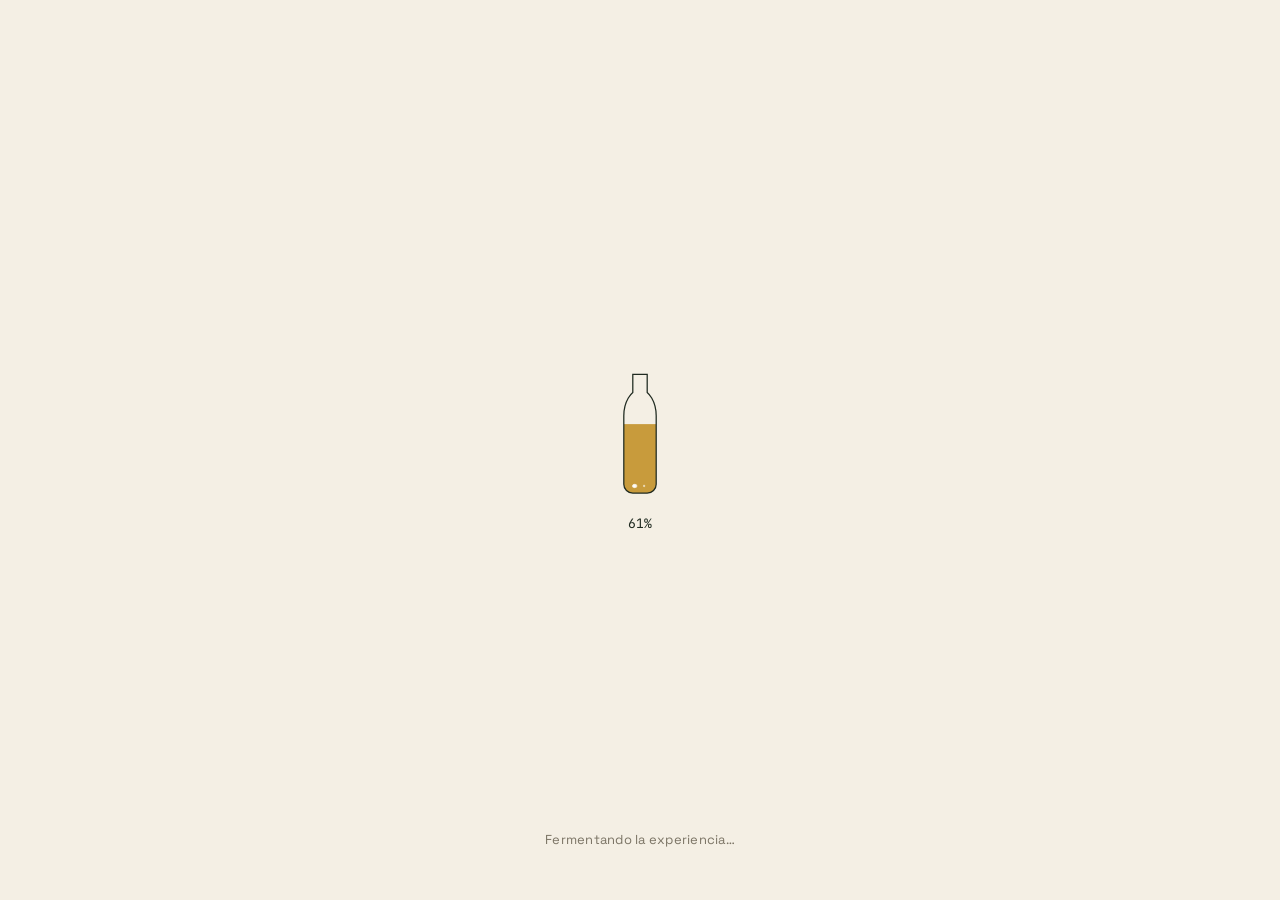
==== index.html @ f535690a "Primer commit" ====
<!DOCTYPE html>
<html lang="es-HN">
<head>
<meta charset="UTF-8">
<meta name="viewport" content="width=device-width, initial-scale=1.0">
<title>Kombucha by Brielas — Kombucha viva, artesanal, hondureña</title>
<meta name="description" content="Kombucha artesanal fermentada a mano en Honduras. Seis sabores con fruta real, sin conservantes. Pedí por WhatsApp.">
<meta property="og:title" content="Kombucha by Brielas">
<meta property="og:description" content="Kombucha viva, fermentada en lotes pequeños. Seis sabores. Pedidos por WhatsApp.">
<meta property="og:image" content="assets/bottle_green_label.jpg">
<link rel="preconnect" href="https://fonts.googleapis.com">
<link rel="preconnect" href="https://fonts.gstatic.com" crossorigin>
<link href="https://fonts.googleapis.com/css2?family=Fraunces:ital,opsz,wght@0,9..144,300;0,9..144,450;0,9..144,600;1,9..144,450&family=Space+Grotesk:wght@400;500;600&family=JetBrains+Mono:wght@400;500&display=swap" rel="stylesheet">
<link rel="stylesheet" href="css/styles.css">
</head>
<body>

<!-- ============ LOADER ============ -->
<div id="loader">
  <svg class="loader-bottle" viewBox="0 0 60 140" fill="none" xmlns="http://www.w3.org/2000/svg">
    <defs><clipPath id="bottleClip"><path d="M22 6H38V26C38 26 48 34 48 52V128C48 133.5 43.5 138 38 138H22C16.5 138 12 133.5 12 128V52C12 34 22 26 22 26V6Z"/></clipPath></defs>
    <g clip-path="url(#bottleClip)">
      <rect id="loaderFill" x="10" y="138" width="40" height="0" fill="#C89B3C"/>
      <g id="loaderBubbles"></g>
    </g>
    <path d="M22 6H38V26C38 26 48 34 48 52V128C48 133.5 43.5 138 38 138H22C16.5 138 12 133.5 12 128V52C12 34 22 26 22 26V6Z" stroke="currentColor" stroke-width="1.4"/>
  </svg>
  <div class="loader-pct" id="loaderPct">0%</div>
  <div class="loader-msg">Fermentando la experiencia…</div>
</div>

<div id="site" hidden>

  <!-- ============ NAV ============ -->
  <header class="nav" id="nav">
    <nav class="nav-left">
      <a href="#proceso">Cómo se hace</a>
      <a href="#sabores">Sabores</a>
      <a href="#historia">Historia</a>
      <a href="#pedir">Cómo pedir</a>
    </nav>
    <a class="nav-logo" href="#top">
      <svg width="18" height="18" viewBox="0 0 24 24" fill="none"><path d="M12 2C12 2 6 7.5 6 13a6 6 0 0012 0c0-5.5-6-11-6-11z" stroke="currentColor" stroke-width="1.3"/></svg>
      <span>Kombucha <em>by</em> Brielas</span>
    </a>
    <div class="nav-right">
      <a class="btn-ghost wa-link" href="#" target="_blank" rel="noopener">Pedir por WhatsApp</a>
    </div>
  </header>

  <!-- ============ HERO ============ -->
  <section class="hero" id="top">
    <div class="hero-text">
      <h1 class="hero-title">
        <span class="line"><span>Donde la fruta</span></span>
        <span class="line"><span>se encuentra</span></span>
        <span class="line"><span>con el tiempo</span></span>
      </h1>
      <p class="hero-copy">Kombucha viva, fermentada a mano en Honduras. Seis sabores hechos con fruta real, té y paciencia — nada artificial.</p>
      <div class="hero-tags">
        <span>Fermentación natural</span><span>Sin conservantes</span><span>Lotes pequeños</span>
      </div>
    </div>

    <div class="hero-stage">
      <div class="hero-glow" id="heroGlow"></div>
      <div class="hero-photos">
        <img src="assets/bottle_green_label.jpg" alt="Botella de Kombucha by Brielas sabor verde" class="hero-photo active">
        <img src="assets/bottle_amber.jpg" alt="Botella de Kombucha by Brielas color ámbar" class="hero-photo">
        <img src="assets/bottle_yellow.jpg" alt="Botella de Kombucha by Brielas color dorado" class="hero-photo">
      </div>
      <div class="hero-fizz" id="heroFizz"></div>
    </div>

    <div class="hero-dropdown-wrap">
      <button class="dropdown-toggle" id="flavorToggle" aria-expanded="false" aria-controls="flavorMenu">
        <span class="dot-cluster"><i></i><i></i><i></i></span>
        <span>Nuestros 6 sabores</span>
        <svg class="chev" width="12" height="8" viewBox="0 0 12 8" fill="none"><path d="M1 1L6 6L11 1" stroke="currentColor" stroke-width="1.6"/></svg>
      </button>
      <ul class="dropdown-menu" id="flavorMenu"></ul>
    </div>

    <p class="hero-scroll">Desliza para explorar</p>
  </section>

  <!-- ============ MARQUEE ============ -->
  <div class="marquee" aria-hidden="true">
    <div class="marquee-track" id="marqueeTrack"></div>
  </div>

  <!-- ============ PROCESO ============ -->
  <section class="process" id="proceso">
    <div class="section-head reveal">
      <span class="eyebrow">El proceso</span>
      <h2>Cómo nace una botella</h2>
      <p class="section-sub">La kombucha no se mezcla: se cultiva. Cada botella pasa por dos fermentaciones y cerca de dos semanas de trabajo antes de llegar a tus manos.</p>
    </div>

    <ol class="steps">
      <li class="step reveal">
        <div class="step-num">01</div>
        <div class="step-body">
          <h3>Té dulce, la base</h3>
          <p>Se prepara té —verde o negro— endulzado con azúcar de caña. El azúcar no es para el sabor final: es el alimento del cultivo, y las bacterias y levaduras se lo van comiendo durante la fermentación.</p>
          <span class="step-meta">Día 1</span>
        </div>
      </li>
      <li class="step reveal">
        <div class="step-num">02</div>
        <div class="step-body">
          <h3>El SCOBY hace lo suyo</h3>
          <p>Al té ya frío se le agrega el SCOBY (el cultivo simbiótico de bacterias y levaduras) junto con kombucha de la tanda anterior. Ahí arranca la primera fermentación: el líquido se vuelve ácido, vivo y ligeramente burbujeante.</p>
          <span class="step-meta">7 a 14 días</span>
        </div>
      </li>
      <li class="step reveal">
        <div class="step-num">03</div>
        <div class="step-body">
          <h3>Fruta real, segunda fermentación</h3>
          <p>Se retira el cultivo y la kombucha se embotella con fruta, raíces o hierbas frescas. Sellada, las levaduras siguen comiendo los azúcares de la fruta y liberan CO₂ que queda atrapado dentro — así nace la efervescencia, sin gas añadido.</p>
          <span class="step-meta">2 a 4 días</span>
        </div>
      </li>
      <li class="step reveal">
        <div class="step-num">04</div>
        <div class="step-body">
          <h3>Frío, prueba y entrega</h3>
          <p>El refrigerador frena la fermentación y fija el punto exacto de acidez y burbuja. Cada tanda se prueba antes de salir. Al llegar a vos, va directo a la refri.</p>
          <span class="step-meta">Hasta tu puerta</span>
        </div>
      </li>
    </ol>
  </section>

  <!-- ============ SABORES ============ -->
  <section class="flavors" id="sabores">
    <div class="section-head reveal">
      <span class="eyebrow">Menú</span>
      <h2>Seis sabores, un mismo cultivo</h2>
      <p class="section-sub">Tocá cualquier sabor para ver ingredientes, perfil de sabor y cómo tomarlo.</p>
    </div>
    <div class="flavor-grid" id="flavorGrid"></div>
  </section>

  <!-- ============ HISTORIA ============ -->
  <section class="story" id="historia">
    <div class="story-grid">
      <div class="story-copy-col reveal">
        <span class="eyebrow">Nuestra historia</span>
        <h2>Hecha en casa,<br>tanda por tanda</h2>
        <p>Kombucha by Brielas nace en una cocina hondureña, entre tandas de té endulzado, cultivos vivos y fruta del mercado del día. No hay línea de producción: hay ollas, botellas, etiquetas pegadas a mano y una prueba de sabor antes de cada entrega.</p>
        <p>Cada tanda es pequeña a propósito. Es la única forma de que la fruta sea de verdad y de que cada botella salga como debe salir.</p>
      </div>
      <div class="story-photos">
        <figure class="story-photo tall reveal"><img src="assets/person_bottle.jpg" alt="Persona sosteniendo una botella de Kombucha by Brielas" loading="lazy"></figure>
        <figure class="story-photo reveal"><img src="assets/green_crate_1.jpg" alt="Botellas de kombucha verde listas para entregar" loading="lazy"></figure>
        <figure class="story-photo reveal"><img src="assets/green_crate_2.jpg" alt="Tanda de botellas de kombucha sobre la mesa" loading="lazy"></figure>
      </div>
    </div>
  </section>

  <!-- ============ GALERÍA ============ -->
  <section class="gallery" aria-label="Galería de botellas">
    <div class="gallery-row" id="galleryRow"></div>
  </section>

  <!-- ============ BENEFICIOS ============ -->
  <section class="benefits" id="beneficios">
    <div class="section-head reveal">
      <span class="eyebrow">Por qué kombucha</span>
      <h2>Lo que hay dentro de la botella</h2>
    </div>
    <div class="benefit-grid">
      <div class="benefit reveal">
        <span class="benefit-num">01</span>
        <h3>Cultivo vivo</h3>
        <p>La fermentación produce bacterias y levaduras vivas junto con ácidos orgánicos y una acidez natural. Por eso sabe a fermento, no a refresco.</p>
      </div>
      <div class="benefit reveal">
        <span class="benefit-num">02</span>
        <h3>Burbuja natural</h3>
        <p>El CO₂ sale de la propia fermentación dentro de la botella sellada. No se le inyecta gas en ningún momento.</p>
      </div>
      <div class="benefit reveal">
        <span class="benefit-num">03</span>
        <h3>Poca azúcar al final</h3>
        <p>El azúcar del té alimenta al cultivo y se va consumiendo mientras fermenta. Lo que queda es una bebida ácida y ligera.</p>
      </div>
      <div class="benefit reveal">
        <span class="benefit-num">04</span>
        <h3>Ingredientes que reconocés</h3>
        <p>Té, azúcar de caña, fruta, raíces y hierbas. Sin colorantes, sin saborizantes artificiales, sin conservantes.</p>
      </div>
    </div>
    <p class="disclaimer">La kombucha es un alimento fermentado, no un medicamento. Si estás embarazada, tomando medicamentos o con alguna condición de salud, consultá con tu médico.</p>
  </section>

  <!-- ============ CÓMO PEDIR ============ -->
  <section class="order" id="pedir">
    <div class="order-inner">
      <span class="eyebrow reveal">Cómo pedir</span>
      <h2 class="reveal">Tres pasos y listo</h2>
      <div class="order-steps">
        <div class="order-step reveal"><span>1</span><p>Elegí tus sabores en el menú.</p></div>
        <div class="order-step reveal"><span>2</span><p>Tocá WhatsApp: el mensaje ya va escrito.</p></div>
        <div class="order-step reveal"><span>3</span><p>Coordinamos entrega y pago por el chat.</p></div>
      </div>
      <a class="btn-solid big wa-link reveal" href="#" target="_blank" rel="noopener">
        <svg width="20" height="20" viewBox="0 0 24 24" fill="currentColor"><path d="M12 2a10 10 0 00-8.6 15l-1.3 4.7 4.9-1.3A10 10 0 1012 2zm5.8 14.2c-.2.7-1.4 1.3-2 1.4-.5.1-1.1.1-1.8-.1-.4-.1-1-.3-1.7-.6-3-1.3-4.9-4.3-5-4.5-.2-.2-1.2-1.6-1.2-3s.7-2.1 1-2.4c.3-.3.6-.4.8-.4h.6c.2 0 .4 0 .7.5l.9 2.2c.1.2.1.4 0 .5l-.4.6-.3.3c-.1.1-.3.3-.1.6.2.3.8 1.3 1.7 2.1 1.1 1 2 1.3 2.3 1.4.3.1.5.1.6 0l.9-1c.2-.2.4-.2.6-.1l2 1c.3.1.4.2.5.3.1.2.1.7-.1 1.5z"/></svg>
        Hacer mi pedido por WhatsApp
      </a>
      <p class="order-note">Entrega coordinada por chat. Mantené las botellas siempre en refrigeración.</p>
    </div>
  </section>

  <!-- ============ FAQ ============ -->
  <section class="faq">
    <div class="section-head reveal"><span class="eyebrow">Preguntas</span><h2>Lo que más nos preguntan</h2></div>
    <div class="faq-list" id="faqList"></div>
  </section>

  <!-- ============ FOOTER ============ -->
  <footer class="footer">
    <div class="footer-top">
      <div class="footer-brand">
        <svg width="20" height="20" viewBox="0 0 24 24" fill="none"><path d="M12 2C12 2 6 7.5 6 13a6 6 0 0012 0c0-5.5-6-11-6-11z" stroke="currentColor" stroke-width="1.3"/></svg>
        <span>Kombucha <em>by</em> Brielas</span>
      </div>
      <a class="btn-solid wa-link" href="#" target="_blank" rel="noopener">Pedir por WhatsApp</a>
    </div>
    <div class="footer-bottom">
      <a href="https://www.instagram.com/brielasbakeryhn/" target="_blank" rel="noopener">@brielasbakeryhn</a>
      <span>Honduras · Lotes pequeños, hechos a mano</span>
    </div>
  </footer>

</div>

<!-- floating whatsapp button -->
<a class="fab wa-link" href="#" target="_blank" rel="noopener" aria-label="Pedir por WhatsApp" hidden id="fab">
  <svg width="26" height="26" viewBox="0 0 24 24" fill="currentColor"><path d="M12 2a10 10 0 00-8.6 15l-1.3 4.7 4.9-1.3A10 10 0 1012 2zm5.8 14.2c-.2.7-1.4 1.3-2 1.4-.5.1-1.1.1-1.8-.1-.4-.1-1-.3-1.7-.6-3-1.3-4.9-4.3-5-4.5-.2-.2-1.2-1.6-1.2-3s.7-2.1 1-2.4c.3-.3.6-.4.8-.4h.6c.2 0 .4 0 .7.5l.9 2.2c.1.2.1.4 0 .5l-.4.6-.3.3c-.1.1-.3.3-.1.6.2.3.8 1.3 1.7 2.1 1.1 1 2 1.3 2.3 1.4.3.1.5.1.6 0l.9-1c.2-.2.4-.2.6-.1l2 1c.3.1.4.2.5.3.1.2.1.7-.1 1.5z"/></svg>
</a>

<!-- ============ FLAVOR DETAIL MODAL ============ -->
<div class="modal" id="modal" hidden>
  <div class="modal-backdrop" data-close></div>
  <div class="modal-card" role="dialog" aria-modal="true" aria-labelledby="modalTitle">
    <button class="modal-close" data-close aria-label="Cerrar">&times;</button>
    <div class="modal-body" id="modalBody"></div>
  </div>
</div>

<script src="js/script.js"></script>
</body>
</html>
---- css/styles.css ----
/* ============ TOKENS ============ */
:root{
  --ink:       #14201A;
  --ink-2:     #1B2A22;
  --cream:     #F4EFE4;
  --cream-2:   #E9E2D2;
  --text:      #1F2A20;
  --text-soft: #5B5646;
  --amber:     #C89B3C;
  --line:      rgba(237,231,214,0.18);
  --line-dark: rgba(31,42,32,0.13);
  --flavor:    #C89B3C;

  --f-display:"Fraunces", Georgia, serif;
  --f-body:   "Space Grotesk", system-ui, sans-serif;
  --f-mono:   "JetBrains Mono", monospace;

  --pad: clamp(20px, 4vw, 64px);
}

*{box-sizing:border-box;}
html{scroll-behavior:smooth;}
body{margin:0;background:var(--cream);color:var(--text);font-family:var(--f-body);-webkit-font-smoothing:antialiased;overflow-x:hidden;}
h1,h2,h3{font-family:var(--f-display);margin:0;font-weight:450;}
p{margin:0;}
ul,ol{list-style:none;margin:0;padding:0;}
a{color:inherit;text-decoration:none;}
img{display:block;max-width:100%;}
button{font-family:inherit;background:none;border:none;cursor:pointer;color:inherit;}
:focus-visible{outline:2px solid var(--amber);outline-offset:3px;}

.eyebrow{font-family:var(--f-mono);font-size:11.5px;letter-spacing:.14em;text-transform:uppercase;color:var(--amber);}
.section-head{max-width:640px;margin-bottom:56px;}
.section-head h2{margin-top:14px;font-size:clamp(28px,4.4vw,50px);line-height:1.05;}
.section-sub{margin-top:18px;font-size:15px;line-height:1.7;color:var(--text-soft);}
.flavors .section-sub,.gallery .section-sub{color:#B0AC9D;}

/* reveal */
.reveal{opacity:0;transform:translateY(26px);transition:opacity .8s cubic-bezier(.2,.7,.3,1),transform .8s cubic-bezier(.2,.7,.3,1);}
.reveal.in{opacity:1;transform:none;}

@media (prefers-reduced-motion: reduce){
  html{scroll-behavior:auto;}
  *,*::before,*::after{animation:none !important;transition-duration:.001ms !important;}
  .reveal{opacity:1;transform:none;}
}

/* ============ LOADER ============ */
#loader{position:fixed;inset:0;background:var(--cream);display:flex;flex-direction:column;align-items:center;justify-content:center;gap:20px;z-index:200;transition:opacity .7s ease;}
#loader.fade{opacity:0;pointer-events:none;}
.loader-bottle{color:var(--text);width:54px;height:auto;}
.loader-pct{font-family:var(--f-mono);font-size:13px;}
.loader-msg{position:absolute;bottom:52px;font-size:13px;color:#7A7364;letter-spacing:.02em;}

@keyframes fizzSm{0%{transform:translateY(0);opacity:0;}15%{opacity:.8;}100%{transform:translateY(-105px);opacity:0;}}

/* ============ NAV ============ */
.nav{position:sticky;top:0;z-index:50;display:flex;align-items:center;justify-content:space-between;
  padding:20px var(--pad);background:rgba(20,32,26,.92);backdrop-filter:blur(10px);color:var(--cream);
  border-bottom:1px solid var(--line);}
.nav-left{display:flex;gap:26px;font-size:13.5px;}
.nav-left a{opacity:.8;transition:opacity .2s;position:relative;}
.nav-left a::after{content:"";position:absolute;left:0;bottom:-4px;width:0;height:1px;background:var(--amber);transition:width .3s;}
.nav-left a:hover{opacity:1;}
.nav-left a:hover::after{width:100%;}
.nav-logo{display:flex;align-items:center;gap:8px;font-family:var(--f-display);font-size:15px;}
.nav-logo em{font-style:italic;opacity:.7;font-size:.85em;}
.btn-ghost{border:1px solid var(--line);padding:9px 18px;border-radius:999px;font-size:13px;transition:background .25s,color .25s;white-space:nowrap;}
.btn-ghost:hover{background:var(--cream);color:var(--ink);}
@media (max-width:820px){.nav-left{display:none;} .nav{justify-content:space-between;}}

/* ============ HERO ============ */
.hero{position:relative;min-height:86svh;background:radial-gradient(120% 100% at 15% 0%,#25382C 0%,var(--ink) 60%);
  color:var(--cream);padding:70px var(--pad) 150px;overflow:hidden;}
.hero-text{position:relative;z-index:3;max-width:640px;}
.hero-title{font-size:clamp(38px,6.6vw,80px);line-height:1;}
.hero-title .line{display:block;overflow:hidden;}
.hero-title .line>span{display:block;transform:translateY(105%);animation:riseIn .95s cubic-bezier(.2,.75,.25,1) forwards;}
.hero-title .line:nth-child(2)>span{animation-delay:.12s;}
.hero-title .line:nth-child(3)>span{animation-delay:.24s;font-style:italic;color:var(--amber);}
@keyframes riseIn{to{transform:translateY(0);}}
.hero-copy{margin-top:26px;max-width:390px;font-size:15px;line-height:1.7;color:#CBC5B4;opacity:0;animation:fadeUp .8s .45s forwards;}
.hero-tags{display:flex;flex-wrap:wrap;gap:8px;margin-top:24px;opacity:0;animation:fadeUp .8s .6s forwards;}
.hero-tags span{font-family:var(--f-mono);font-size:11px;letter-spacing:.06em;padding:6px 12px;border:1px solid var(--line);border-radius:999px;color:#B7B2A2;}
@keyframes fadeUp{from{opacity:0;transform:translateY(14px);}to{opacity:1;transform:none;}}

.hero-stage{position:absolute;right:clamp(16px,8vw,140px);top:14%;width:min(300px,42vw);aspect-ratio:3/4.2;z-index:2;
  opacity:0;animation:fadeUp 1s .35s forwards;}
.hero-glow{position:absolute;inset:-18%;border-radius:50%;background:radial-gradient(circle,var(--flavor) 0%,transparent 68%);
  opacity:.42;filter:blur(42px);transition:background .7s ease;animation:pulse 6s ease-in-out infinite;}
@keyframes pulse{0%,100%{transform:scale(1);}50%{transform:scale(1.09);}}
.hero-photos{position:absolute;inset:0;border-radius:16px;overflow:hidden;box-shadow:0 34px 70px rgba(0,0,0,.5);}
.hero-photo{position:absolute;inset:0;width:100%;height:100%;object-fit:cover;opacity:0;transform:scale(1.09);
  transition:opacity 1.2s ease,transform 7s ease;}
.hero-photo.active{opacity:1;transform:scale(1);}
.hero-fizz{position:absolute;inset:0;pointer-events:none;overflow:hidden;}
.hero-fizz i{position:absolute;bottom:-10px;border-radius:50%;background:rgba(255,255,255,.5);animation:fizz linear infinite;}
@keyframes fizz{0%{transform:translateY(0);opacity:0;}12%{opacity:.75;}100%{transform:translateY(-420px);opacity:0;}}

.hero-dropdown-wrap{position:absolute;left:50%;transform:translateX(-50%);bottom:66px;z-index:5;}
.dropdown-toggle{display:flex;align-items:center;gap:12px;background:var(--cream);color:var(--ink);
  padding:14px 24px;border-radius:999px;font-size:14px;box-shadow:0 16px 36px rgba(0,0,0,.32);transition:transform .25s;}
.dropdown-toggle:hover{transform:translateY(-2px);}
.dot-cluster{display:flex;gap:3px;}
.dot-cluster i{width:7px;height:7px;border-radius:50%;background:var(--amber);}
.dot-cluster i:nth-child(2){background:#A2273A;}
.dot-cluster i:nth-child(3){background:#5C7A3A;}
.dropdown-toggle .chev{transition:transform .3s;}
.dropdown-toggle[aria-expanded="true"] .chev{transform:rotate(180deg);}
.dropdown-menu{position:absolute;bottom:calc(100% + 12px);left:50%;transform:translate(-50%,10px);
  background:var(--cream);color:var(--ink);border-radius:18px;width:300px;overflow:hidden;
  box-shadow:0 24px 60px rgba(0,0,0,.4);opacity:0;visibility:hidden;transition:opacity .25s,transform .25s,visibility .25s;}
.dropdown-menu.open{opacity:1;visibility:visible;transform:translate(-50%,0);}
.dropdown-menu button{display:flex;align-items:center;gap:12px;width:100%;text-align:left;
  padding:13px 18px;font-size:13.5px;border-bottom:1px solid var(--line-dark);transition:background .2s,padding-left .2s;}
.dropdown-menu li:last-child button{border-bottom:none;}
.dropdown-menu button:hover{background:var(--cream-2);padding-left:24px;}
.dot{width:14px;height:14px;border-radius:50%;flex:none;background:var(--dot);}
.hero-scroll{position:absolute;left:var(--pad);bottom:26px;font-size:12px;color:#95907F;z-index:3;}

@media (max-width:900px){
  .hero{padding-bottom:40px;min-height:auto;}
  .hero-stage{position:relative;right:auto;top:auto;margin:40px auto 0;width:200px;}
  .hero-dropdown-wrap{position:static;transform:none;margin:32px auto 0;width:fit-content;}
  .dropdown-menu{position:static;transform:none;width:min(300px,88vw);margin:12px auto 0;display:none;opacity:1;visibility:visible;}
  .dropdown-menu.open{display:block;transform:none;}
  .hero-scroll{display:none;}
}

/* ============ MARQUEE ============ */
.marquee{background:var(--amber);color:var(--ink);overflow:hidden;padding:13px 0;border-top:1px solid rgba(0,0,0,.08);}
.marquee-track{display:flex;width:max-content;animation:scrollX 34s linear infinite;}
.marquee-track span{font-family:var(--f-mono);font-size:12.5px;letter-spacing:.16em;text-transform:uppercase;padding:0 26px;white-space:nowrap;}
@keyframes scrollX{to{transform:translateX(-50%);}}

/* ============ PROCESO ============ */
.process{padding:110px var(--pad);background:var(--cream);}
.steps{display:grid;grid-template-columns:repeat(4,1fr);gap:0;border-top:1px solid var(--line-dark);}
.step{display:flex;flex-direction:column;gap:16px;padding:32px 26px;border-right:1px solid var(--line-dark);position:relative;}
.step:first-child{padding-left:0;}
.step-body{display:flex;flex-direction:column;height:100%;}
.step:last-child{border-right:none;}
.step::before{content:"";position:absolute;top:-1px;left:0;height:2px;width:0;background:var(--amber);transition:width 1s .2s ease;}
.step.in::before{width:100%;}
.step-num{font-family:var(--f-mono);font-size:12px;color:var(--amber);letter-spacing:.1em;}
.step-body h3{font-size:20px;margin-bottom:10px;}
.step-body p{font-size:13.8px;line-height:1.7;color:var(--text-soft);}
.step-meta{align-self:flex-start;margin-top:auto;padding-top:0;font-family:var(--f-mono);font-size:11px;letter-spacing:.08em;
  padding:5px 11px;border:1px solid var(--line-dark);border-radius:999px;color:var(--text-soft);}
@media (max-width:900px){.steps{grid-template-columns:1fr 1fr;} .step{border-bottom:1px solid var(--line-dark);padding-right:20px;}}
@media (max-width:600px){.steps{grid-template-columns:1fr;} .step{border-right:none;}}

/* ============ SABORES ============ */
.flavors{padding:110px var(--pad);background:var(--ink);color:var(--cream);}
.flavor-grid{display:grid;grid-template-columns:repeat(3,1fr);gap:22px;}
.flavor-card{position:relative;background:var(--ink-2);border:1px solid var(--line);border-radius:20px;overflow:hidden;
  text-align:left;display:flex;flex-direction:column;transition:transform .4s cubic-bezier(.2,.7,.3,1),border-color .4s;}
.flavor-card:hover{transform:translateY(-6px);border-color:var(--card-color);}
.flavor-media{position:relative;aspect-ratio:4/3;overflow:hidden;background:#F3EDE0;border-bottom:1px solid var(--line);}
.flavor-media img{width:100%;height:100%;object-fit:contain;transition:transform .8s cubic-bezier(.2,.7,.3,1);}
.flavor-card:hover .flavor-media img{transform:scale(1.07);}
.flavor-num{position:absolute;top:12px;left:12px;z-index:2;font-family:var(--f-mono);font-size:11px;
  background:var(--card-color);padding:4px 10px;border-radius:999px;color:#FFF;}
.flavor-body{padding:22px 22px 24px;display:flex;flex-direction:column;gap:12px;flex:1;}
.flavor-card h3{font-size:21px;line-height:1.2;}
.flavor-tagline{font-size:13.5px;line-height:1.6;color:#B0AC9D;flex:1;}
.chips{display:flex;flex-wrap:wrap;gap:6px;}
.chip{font-family:var(--f-mono);font-size:10.5px;letter-spacing:.05em;padding:4px 9px;border-radius:999px;
  border:1px solid var(--line);color:#C6C2B2;}
.flavor-actions{display:flex;gap:10px;align-items:center;margin-top:6px;}
.flavor-more{font-size:12.5px;font-family:var(--f-mono);color:var(--card-color);display:flex;align-items:center;gap:6px;}
.flavor-more:hover{text-decoration:underline;}
.flavor-order{margin-left:auto;font-size:12.5px;padding:9px 16px;border-radius:999px;
  background:var(--card-color);color:#14201A;font-weight:600;transition:filter .2s,transform .2s;}
.flavor-order:hover{filter:brightness(1.12);transform:translateY(-1px);}
@media (max-width:960px){.flavor-grid{grid-template-columns:repeat(2,1fr);}}
@media (max-width:620px){.flavor-grid{grid-template-columns:1fr;}}

/* meters */
.meters{display:flex;flex-direction:column;gap:9px;}
.meter{display:grid;grid-template-columns:78px 1fr;align-items:center;gap:10px;}
.meter span{font-family:var(--f-mono);font-size:10.5px;letter-spacing:.06em;color:#9E9A8B;}
.meter-bar{display:flex;gap:4px;}
.meter-bar i{height:5px;flex:1;border-radius:3px;background:rgba(237,231,214,.14);}
.meter-bar i.on{background:var(--card-color);}

/* ============ HISTORIA ============ */
.story{padding:110px var(--pad);background:var(--cream);}
.story-grid{display:grid;grid-template-columns:1fr 1.05fr;gap:60px;align-items:center;}
.story-copy-col h2{margin:16px 0 24px;font-size:clamp(30px,4.4vw,48px);line-height:1.05;}
.story-copy-col p{font-size:15px;line-height:1.75;color:var(--text-soft);margin-bottom:16px;max-width:480px;}
.story-photos{display:grid;grid-template-columns:1fr 1fr;grid-template-rows:auto auto;gap:14px;}
.story-photo{margin:0;overflow:hidden;border-radius:14px;}
.story-photo.tall{grid-row:span 2;}
.story-photo img{width:100%;height:100%;object-fit:cover;object-position:50% 35%;transition:transform .9s cubic-bezier(.2,.7,.3,1);}
.story-photo:hover img{transform:scale(1.06);}
.story-photo.tall img{min-height:340px;}
@media (max-width:880px){.story-grid{grid-template-columns:1fr;gap:36px;} .story-photo.tall img{min-height:260px;}}

/* ============ GALERÍA ============ */
.gallery{background:var(--ink);padding:0 0 6px;overflow:hidden;}
.gallery-row{display:flex;width:max-content;gap:12px;padding:12px 0;animation:scrollX 46s linear infinite;}
.gallery-row:hover{animation-play-state:paused;}
.gallery-row img{height:200px;width:auto;border-radius:12px;object-fit:cover;filter:saturate(1.02);}
@media (max-width:600px){.gallery-row img{height:140px;}}

/* ============ BENEFICIOS ============ */
.benefits{padding:110px var(--pad) 90px;background:var(--cream);}
.benefit-grid{display:grid;grid-template-columns:repeat(4,1fr);gap:1px;background:var(--line-dark);border:1px solid var(--line-dark);}
.benefit{background:var(--cream);padding:30px 26px 34px;transition:background .3s;}
.benefit:hover{background:var(--cream-2);}
.benefit-num{font-family:var(--f-mono);font-size:11px;color:var(--amber);letter-spacing:.1em;}
.benefit h3{font-size:18px;margin:12px 0 10px;}
.benefit p{font-size:13.5px;line-height:1.7;color:var(--text-soft);}
.disclaimer{margin-top:30px;font-size:12px;line-height:1.6;color:#8B8677;max-width:640px;font-style:italic;}
@media (max-width:900px){.benefit-grid{grid-template-columns:1fr 1fr;}}
@media (max-width:560px){.benefit-grid{grid-template-columns:1fr;}}

/* ============ PEDIR ============ */
.order{background:var(--ink);color:var(--cream);padding:110px var(--pad);position:relative;overflow:hidden;}
.order::before{content:"";position:absolute;width:520px;height:520px;border-radius:50%;
  background:radial-gradient(circle,var(--amber),transparent 66%);opacity:.16;filter:blur(50px);
  top:-160px;right:-120px;animation:pulse 9s ease-in-out infinite;}
.order-inner{position:relative;z-index:2;max-width:760px;}
.order h2{margin:14px 0 40px;font-size:clamp(30px,5vw,52px);}
.order-steps{display:grid;grid-template-columns:repeat(3,1fr);gap:22px;margin-bottom:44px;}
.order-step{display:flex;gap:14px;align-items:flex-start;}
.order-step span{flex:none;width:30px;height:30px;border-radius:50%;border:1px solid var(--amber);color:var(--amber);
  display:grid;place-items:center;font-family:var(--f-mono);font-size:12px;}
.order-step p{font-size:14px;line-height:1.6;color:#BEB9A9;}
.btn-solid{display:inline-flex;align-items:center;gap:10px;background:var(--amber);color:var(--ink);
  padding:14px 26px;border-radius:999px;font-size:14px;font-weight:600;transition:filter .2s,transform .2s;}
.btn-solid:hover{filter:brightness(1.1);transform:translateY(-2px);}
.btn-solid.big{padding:18px 34px;font-size:15.5px;}
.order-note{margin-top:20px;font-size:12.5px;color:#8F8B7C;}
@media (max-width:700px){.order-steps{grid-template-columns:1fr;}}

/* ============ FAQ ============ */
.faq{padding:100px var(--pad);background:var(--cream);}
.faq-list{border-top:1px solid var(--line-dark);max-width:820px;}
.faq-item{border-bottom:1px solid var(--line-dark);}
.faq-q{width:100%;display:flex;justify-content:space-between;align-items:center;gap:20px;
  padding:22px 0;font-size:16px;text-align:left;font-family:var(--f-display);transition:color .2s;}
.faq-q:hover{color:var(--amber);}
.faq-q i{font-family:var(--f-mono);font-style:normal;font-size:20px;transition:transform .3s;flex:none;}
.faq-item.open .faq-q i{transform:rotate(45deg);}
.faq-a{max-height:0;overflow:hidden;transition:max-height .4s ease;}
.faq-a p{padding:0 0 22px;font-size:14px;line-height:1.75;color:var(--text-soft);max-width:640px;}

/* ============ FOOTER ============ */
.footer{background:var(--ink);color:var(--cream);padding:56px var(--pad) 30px;}
.footer-top{display:flex;align-items:center;justify-content:space-between;flex-wrap:wrap;gap:22px;
  padding-bottom:38px;border-bottom:1px solid var(--line);}
.footer-brand{display:flex;align-items:center;gap:8px;font-family:var(--f-display);font-size:17px;}
.footer-brand em{font-style:italic;opacity:.7;font-size:.85em;}
.footer-bottom{display:flex;justify-content:space-between;flex-wrap:wrap;gap:10px;padding-top:20px;font-size:12.5px;color:#95907F;}
.footer-bottom a:hover{color:var(--amber);}

/* ============ FAB ============ */
.fab{position:fixed;right:20px;bottom:20px;z-index:60;width:56px;height:56px;border-radius:50%;
  background:#25D366;color:#fff;display:grid;place-items:center;box-shadow:0 12px 30px rgba(0,0,0,.3);
  opacity:0;pointer-events:none;transform:scale(.7);
  transition:opacity .35s ease,transform .35s cubic-bezier(.2,.75,.25,1);}
.fab.show{opacity:1;pointer-events:auto;transform:scale(1);}
.fab.show:hover{transform:scale(1.08);}

/* ============ MODAL ============ */
.modal{position:fixed;inset:0;z-index:120;display:grid;place-items:center;padding:20px;}
.modal[hidden]{display:none;}
.modal-backdrop{position:absolute;inset:0;background:rgba(10,16,13,.72);backdrop-filter:blur(4px);animation:fade .3s;}
@keyframes fade{from{opacity:0;}to{opacity:1;}}
.modal-card{position:relative;background:var(--cream);color:var(--text);border-radius:22px;
  width:min(620px,100%);max-height:88svh;overflow-y:auto;box-shadow:0 40px 90px rgba(0,0,0,.45);
  animation:modalIn .4s cubic-bezier(.2,.75,.25,1);}
@keyframes modalIn{from{opacity:0;transform:translateY(28px) scale(.97);}to{opacity:1;transform:none;}}
.modal-close{position:absolute;top:12px;right:16px;z-index:3;font-size:30px;line-height:1;color:var(--cream);
  width:38px;height:38px;border-radius:50%;background:rgba(20,32,26,.5);}
.modal-hero{position:relative;height:190px;overflow:hidden;}
.modal-hero{background:#F3EDE0;}
.modal-hero img{width:100%;height:100%;object-fit:contain;}
.modal-hero::after{content:"";position:absolute;inset:0;background:linear-gradient(to top,var(--cream),transparent 60%);}
.modal-content{padding:4px 30px 32px;}
.modal-content h2{font-size:30px;line-height:1.1;}
.modal-kicker{font-family:var(--f-mono);font-size:11px;letter-spacing:.12em;text-transform:uppercase;color:var(--m-color);}
.modal-desc{margin:16px 0 24px;font-size:14.5px;line-height:1.75;color:var(--text-soft);}
.modal-block{margin-bottom:22px;}
.modal-block h4{font-family:var(--f-mono);font-size:11px;letter-spacing:.12em;text-transform:uppercase;
  color:#8B8677;margin:0 0 10px;font-weight:500;}
.modal-block p{font-size:14px;line-height:1.7;color:var(--text-soft);}
.ing-list{display:flex;flex-wrap:wrap;gap:7px;}
.ing-list span{font-size:12.5px;padding:6px 12px;border-radius:999px;background:var(--cream-2);color:var(--text);}
.modal .meters{gap:10px;}
.modal .meter span{color:#8B8677;}
.modal .meter-bar i{background:rgba(31,42,32,.12);height:6px;}
.modal .meter-bar i.on{background:var(--m-color);}
.modal-cta{display:inline-flex;align-items:center;gap:9px;background:var(--m-color);color:#14201A;
  padding:14px 24px;border-radius:999px;font-size:14px;font-weight:600;margin-top:6px;transition:filter .2s;}
.modal-cta:hover{filter:brightness(1.1);}
@media (max-width:560px){.modal-content{padding:4px 20px 26px;} .modal-hero{height:150px;}}
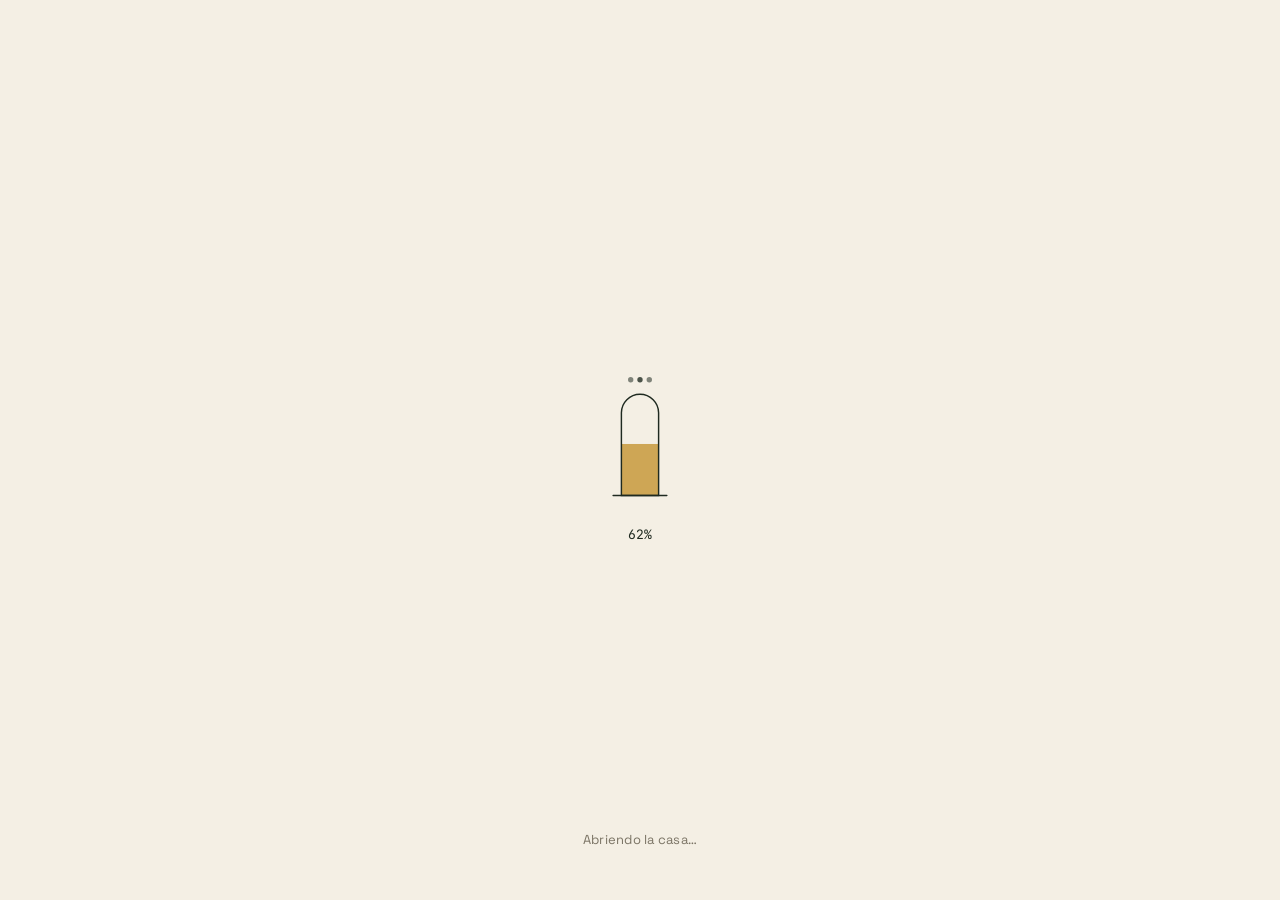
==== commit c6748031: "Casa Brielas: dos marcas con la misma jerarquia, catalogo y buscador Reestructura el sitio de una so" ====
--- a/index.html
+++ b/index.html
@@ -1,84 +1,90 @@
 <!DOCTYPE html>
-<html lang="es-HN">
+<html lang="es-HN" class="no-js">
 <head>
+<script>document.documentElement.className="js";</script>
 <meta charset="UTF-8">
 <meta name="viewport" content="width=device-width, initial-scale=1.0">
-<title>Kombucha by Brielas — Kombucha viva, artesanal, hondureña</title>
-<meta name="description" content="Kombucha artesanal fermentada a mano en Honduras. Seis sabores con fruta real, sin conservantes. Pedí por WhatsApp.">
-<meta property="og:title" content="Kombucha by Brielas">
-<meta property="og:description" content="Kombucha viva, fermentada en lotes pequeños. Seis sabores. Pedidos por WhatsApp.">
+<title>Casa Brielas — Kombucha viva y repostería artesanal</title>
+<meta name="description" content="Casa Brielas: kombucha artesanal fermentada a mano y repostería horneada por encargo en Honduras. Dos oficios, una misma cocina. Pedidos por WhatsApp.">
+<meta property="og:title" content="Casa Brielas — Kombucha by Brielas & Brielas Bakery">
+<meta property="og:description" content="Kombucha viva fermentada en lotes pequeños y repostería artesanal por encargo. Pedidos por WhatsApp.">
 <meta property="og:image" content="assets/bottle_green_label.jpg">
 <link rel="preconnect" href="https://fonts.googleapis.com">
 <link rel="preconnect" href="https://fonts.gstatic.com" crossorigin>
 <link href="https://fonts.googleapis.com/css2?family=Fraunces:ital,opsz,wght@0,9..144,300;0,9..144,450;0,9..144,600;1,9..144,450&family=Space+Grotesk:wght@400;500;600&family=JetBrains+Mono:wght@400;500&display=swap" rel="stylesheet">
-<link rel="stylesheet" href="css/styles.css">
+<!-- Al editar el catálogo, subí el número de v= para que los visitantes vean el cambio al instante -->
+<link rel="stylesheet" href="css/styles.css?v=3">
 </head>
-<body>
+<body data-world="kombucha">
+
+<!-- ============ RESPALDO: sin JavaScript o si algo falla ============ -->
+<div id="fallback" hidden>
+  <div class="fb-card">
+    <span class="fb-house">Casa Brielas</span>
+    <h1>Kombucha viva y repostería artesanal</h1>
+    <p>Kombucha fermentada a mano y pasteles horneados por encargo, en Honduras.
+       Los pedidos se hacen directo por WhatsApp.</p>
+    <a class="fb-cta" href="https://wa.me/50489590153" target="_blank" rel="noopener">
+      Pedir por WhatsApp · +504 8959-0153
+    </a>
+    <a class="fb-link" href="https://www.instagram.com/brielasbakeryhn/" target="_blank" rel="noopener">@brielasbakeryhn</a>
+    <p class="fb-note">Para ver el catálogo completo activá JavaScript en tu navegador.</p>
+  </div>
+</div>
 
 <!-- ============ LOADER ============ -->
 <div id="loader">
-  <svg class="loader-bottle" viewBox="0 0 60 140" fill="none" xmlns="http://www.w3.org/2000/svg">
-    <defs><clipPath id="bottleClip"><path d="M22 6H38V26C38 26 48 34 48 52V128C48 133.5 43.5 138 38 138H22C16.5 138 12 133.5 12 128V52C12 34 22 26 22 26V6Z"/></clipPath></defs>
-    <g clip-path="url(#bottleClip)">
-      <rect id="loaderFill" x="10" y="138" width="40" height="0" fill="#C89B3C"/>
-      <g id="loaderBubbles"></g>
-    </g>
-    <path d="M22 6H38V26C38 26 48 34 48 52V128C48 133.5 43.5 138 38 138H22C16.5 138 12 133.5 12 128V52C12 34 22 26 22 26V6Z" stroke="currentColor" stroke-width="1.4"/>
-  </svg>
+  <div id="loaderArt"></div>
   <div class="loader-pct" id="loaderPct">0%</div>
-  <div class="loader-msg">Fermentando la experiencia…</div>
-</div>
-
+  <div class="loader-msg" id="loaderMsg">Abriendo la casa…</div>
+</div>
+
+<!-- ============ PORTAL: LAS DOS MARCAS ============ -->
+<div id="portal" hidden>
+  <header class="portal-head">
+    <span class="portal-house">Casa Brielas</span>
+    <p class="portal-lead">Dos oficios, una misma cocina en Honduras.<br>Elegí por dónde querés entrar.</p>
+  </header>
+  <div class="portal-doors" id="portalDoors"></div>
+  <p class="portal-foot">Ambas se piden por el mismo WhatsApp · +504 8959-0153</p>
+</div>
+
+<!-- ============ SITIO ============ -->
 <div id="site" hidden>
 
   <!-- ============ NAV ============ -->
   <header class="nav" id="nav">
-    <nav class="nav-left">
-      <a href="#proceso">Cómo se hace</a>
-      <a href="#sabores">Sabores</a>
-      <a href="#historia">Historia</a>
-      <a href="#pedir">Cómo pedir</a>
-    </nav>
-    <a class="nav-logo" href="#top">
-      <svg width="18" height="18" viewBox="0 0 24 24" fill="none"><path d="M12 2C12 2 6 7.5 6 13a6 6 0 0012 0c0-5.5-6-11-6-11z" stroke="currentColor" stroke-width="1.3"/></svg>
-      <span>Kombucha <em>by</em> Brielas</span>
-    </a>
+    <button class="nav-burger" id="navBurger" aria-expanded="false" aria-controls="navLinks" aria-label="Abrir menú">
+      <span></span><span></span><span></span>
+    </button>
+    <nav class="nav-left" id="navLinks"></nav>
+    <a class="nav-logo" href="#top" id="navMark"></a>
     <div class="nav-right">
-      <a class="btn-ghost wa-link" href="#" target="_blank" rel="noopener">Pedir por WhatsApp</a>
+      <div class="world-switch" id="worldSwitch" role="group" aria-label="Cambiar de marca"></div>
+      <a class="btn-ghost wa-link" href="#" target="_blank" rel="noopener">Pedir</a>
     </div>
   </header>
 
   <!-- ============ HERO ============ -->
   <section class="hero" id="top">
     <div class="hero-text">
-      <h1 class="hero-title">
-        <span class="line"><span>Donde la fruta</span></span>
-        <span class="line"><span>se encuentra</span></span>
-        <span class="line"><span>con el tiempo</span></span>
-      </h1>
-      <p class="hero-copy">Kombucha viva, fermentada a mano en Honduras. Seis sabores hechos con fruta real, té y paciencia — nada artificial.</p>
-      <div class="hero-tags">
-        <span>Fermentación natural</span><span>Sin conservantes</span><span>Lotes pequeños</span>
-      </div>
+      <h1 class="hero-title" id="heroTitle"></h1>
+      <p class="hero-copy" id="heroCopy"></p>
+      <div class="hero-tags" id="heroTags"></div>
     </div>
 
     <div class="hero-stage">
       <div class="hero-glow" id="heroGlow"></div>
-      <div class="hero-photos">
-        <img src="assets/bottle_green_label.jpg" alt="Botella de Kombucha by Brielas sabor verde" class="hero-photo active">
-        <img src="assets/bottle_amber.jpg" alt="Botella de Kombucha by Brielas color ámbar" class="hero-photo">
-        <img src="assets/bottle_yellow.jpg" alt="Botella de Kombucha by Brielas color dorado" class="hero-photo">
-      </div>
+      <div class="hero-photos" id="heroPhotos"></div>
       <div class="hero-fizz" id="heroFizz"></div>
     </div>
 
     <div class="hero-dropdown-wrap">
-      <button class="dropdown-toggle" id="flavorToggle" aria-expanded="false" aria-controls="flavorMenu">
+      <a class="dropdown-toggle" id="itemToggle" href="#catalogo">
         <span class="dot-cluster"><i></i><i></i><i></i></span>
-        <span>Nuestros 6 sabores</span>
-        <svg class="chev" width="12" height="8" viewBox="0 0 12 8" fill="none"><path d="M1 1L6 6L11 1" stroke="currentColor" stroke-width="1.6"/></svg>
-      </button>
-      <ul class="dropdown-menu" id="flavorMenu"></ul>
+        <span id="menuLabel"></span>
+        <svg class="chev" width="14" height="14" viewBox="0 0 24 24" fill="none"><path d="M12 5v14M6 13l6 6 6-6" stroke="currentColor" stroke-width="1.8" stroke-linecap="round" stroke-linejoin="round"/></svg>
+      </a>
     </div>
 
     <p class="hero-scroll">Desliza para explorar</p>
@@ -91,126 +97,61 @@
 
   <!-- ============ PROCESO ============ -->
   <section class="process" id="proceso">
-    <div class="section-head reveal">
-      <span class="eyebrow">El proceso</span>
-      <h2>Cómo nace una botella</h2>
-      <p class="section-sub">La kombucha no se mezcla: se cultiva. Cada botella pasa por dos fermentaciones y cerca de dos semanas de trabajo antes de llegar a tus manos.</p>
-    </div>
-
-    <ol class="steps">
-      <li class="step reveal">
-        <div class="step-num">01</div>
-        <div class="step-body">
-          <h3>Té dulce, la base</h3>
-          <p>Se prepara té —verde o negro— endulzado con azúcar de caña. El azúcar no es para el sabor final: es el alimento del cultivo, y las bacterias y levaduras se lo van comiendo durante la fermentación.</p>
-          <span class="step-meta">Día 1</span>
-        </div>
-      </li>
-      <li class="step reveal">
-        <div class="step-num">02</div>
-        <div class="step-body">
-          <h3>El SCOBY hace lo suyo</h3>
-          <p>Al té ya frío se le agrega el SCOBY (el cultivo simbiótico de bacterias y levaduras) junto con kombucha de la tanda anterior. Ahí arranca la primera fermentación: el líquido se vuelve ácido, vivo y ligeramente burbujeante.</p>
-          <span class="step-meta">7 a 14 días</span>
-        </div>
-      </li>
-      <li class="step reveal">
-        <div class="step-num">03</div>
-        <div class="step-body">
-          <h3>Fruta real, segunda fermentación</h3>
-          <p>Se retira el cultivo y la kombucha se embotella con fruta, raíces o hierbas frescas. Sellada, las levaduras siguen comiendo los azúcares de la fruta y liberan CO₂ que queda atrapado dentro — así nace la efervescencia, sin gas añadido.</p>
-          <span class="step-meta">2 a 4 días</span>
-        </div>
-      </li>
-      <li class="step reveal">
-        <div class="step-num">04</div>
-        <div class="step-body">
-          <h3>Frío, prueba y entrega</h3>
-          <p>El refrigerador frena la fermentación y fija el punto exacto de acidez y burbuja. Cada tanda se prueba antes de salir. Al llegar a vos, va directo a la refri.</p>
-          <span class="step-meta">Hasta tu puerta</span>
-        </div>
-      </li>
-    </ol>
-  </section>
-
-  <!-- ============ SABORES ============ -->
-  <section class="flavors" id="sabores">
-    <div class="section-head reveal">
-      <span class="eyebrow">Menú</span>
-      <h2>Seis sabores, un mismo cultivo</h2>
-      <p class="section-sub">Tocá cualquier sabor para ver ingredientes, perfil de sabor y cómo tomarlo.</p>
-    </div>
-    <div class="flavor-grid" id="flavorGrid"></div>
+    <div class="section-head reveal" id="processHead"></div>
+    <ol class="steps" id="processSteps"></ol>
+  </section>
+
+  <!-- ============ CATÁLOGO ============ -->
+  <section class="flavors" id="catalogo">
+    <div class="section-head reveal" id="catalogHead"></div>
+    <div class="cat-bar">
+      <div class="cat-search">
+        <svg width="15" height="15" viewBox="0 0 24 24" fill="none" aria-hidden="true">
+          <circle cx="11" cy="11" r="7" stroke="currentColor" stroke-width="1.8"/>
+          <path d="M16.5 16.5L21 21" stroke="currentColor" stroke-width="1.8" stroke-linecap="round"/>
+        </svg>
+        <input id="catalogSearch" type="search" autocomplete="off" spellcheck="false"
+               aria-label="Buscar en el catálogo" placeholder="Buscar…">
+        <button id="catalogClear" type="button" aria-label="Limpiar búsqueda" hidden>&times;</button>
+      </div>
+      <div class="cat-filters" id="catalogFilters" role="group" aria-label="Filtrar por categoría" hidden></div>
+    </div>
+    <p class="cat-count" id="catalogCount" hidden></p>
+    <div class="flavor-grid" id="catalogGrid"></div>
+    <p class="cat-empty" id="catalogEmpty" hidden></p>
   </section>
 
   <!-- ============ HISTORIA ============ -->
   <section class="story" id="historia">
     <div class="story-grid">
-      <div class="story-copy-col reveal">
-        <span class="eyebrow">Nuestra historia</span>
-        <h2>Hecha en casa,<br>tanda por tanda</h2>
-        <p>Kombucha by Brielas nace en una cocina hondureña, entre tandas de té endulzado, cultivos vivos y fruta del mercado del día. No hay línea de producción: hay ollas, botellas, etiquetas pegadas a mano y una prueba de sabor antes de cada entrega.</p>
-        <p>Cada tanda es pequeña a propósito. Es la única forma de que la fruta sea de verdad y de que cada botella salga como debe salir.</p>
-      </div>
-      <div class="story-photos">
-        <figure class="story-photo tall reveal"><img src="assets/person_bottle.jpg" alt="Persona sosteniendo una botella de Kombucha by Brielas" loading="lazy"></figure>
-        <figure class="story-photo reveal"><img src="assets/green_crate_1.jpg" alt="Botellas de kombucha verde listas para entregar" loading="lazy"></figure>
-        <figure class="story-photo reveal"><img src="assets/green_crate_2.jpg" alt="Tanda de botellas de kombucha sobre la mesa" loading="lazy"></figure>
-      </div>
+      <div class="story-copy-col reveal" id="storyCopy"></div>
+      <div class="story-photos" id="storyPhotos"></div>
     </div>
   </section>
 
   <!-- ============ GALERÍA ============ -->
-  <section class="gallery" aria-label="Galería de botellas">
+  <section class="gallery" aria-label="Galería">
     <div class="gallery-row" id="galleryRow"></div>
   </section>
 
-  <!-- ============ BENEFICIOS ============ -->
-  <section class="benefits" id="beneficios">
-    <div class="section-head reveal">
-      <span class="eyebrow">Por qué kombucha</span>
-      <h2>Lo que hay dentro de la botella</h2>
-    </div>
-    <div class="benefit-grid">
-      <div class="benefit reveal">
-        <span class="benefit-num">01</span>
-        <h3>Cultivo vivo</h3>
-        <p>La fermentación produce bacterias y levaduras vivas junto con ácidos orgánicos y una acidez natural. Por eso sabe a fermento, no a refresco.</p>
-      </div>
-      <div class="benefit reveal">
-        <span class="benefit-num">02</span>
-        <h3>Burbuja natural</h3>
-        <p>El CO₂ sale de la propia fermentación dentro de la botella sellada. No se le inyecta gas en ningún momento.</p>
-      </div>
-      <div class="benefit reveal">
-        <span class="benefit-num">03</span>
-        <h3>Poca azúcar al final</h3>
-        <p>El azúcar del té alimenta al cultivo y se va consumiendo mientras fermenta. Lo que queda es una bebida ácida y ligera.</p>
-      </div>
-      <div class="benefit reveal">
-        <span class="benefit-num">04</span>
-        <h3>Ingredientes que reconocés</h3>
-        <p>Té, azúcar de caña, fruta, raíces y hierbas. Sin colorantes, sin saborizantes artificiales, sin conservantes.</p>
-      </div>
-    </div>
-    <p class="disclaimer">La kombucha es un alimento fermentado, no un medicamento. Si estás embarazada, tomando medicamentos o con alguna condición de salud, consultá con tu médico.</p>
+  <!-- ============ EXTRA (beneficios / tipos y tamaños) ============ -->
+  <section class="benefits" id="extra">
+    <div class="section-head reveal" id="extraHead"></div>
+    <div class="benefit-grid" id="extraGrid"></div>
+    <p class="disclaimer" id="extraNote"></p>
   </section>
 
   <!-- ============ CÓMO PEDIR ============ -->
   <section class="order" id="pedir">
     <div class="order-inner">
-      <span class="eyebrow reveal">Cómo pedir</span>
-      <h2 class="reveal">Tres pasos y listo</h2>
-      <div class="order-steps">
-        <div class="order-step reveal"><span>1</span><p>Elegí tus sabores en el menú.</p></div>
-        <div class="order-step reveal"><span>2</span><p>Tocá WhatsApp: el mensaje ya va escrito.</p></div>
-        <div class="order-step reveal"><span>3</span><p>Coordinamos entrega y pago por el chat.</p></div>
-      </div>
+      <span class="eyebrow reveal" id="orderEyebrow"></span>
+      <h2 class="reveal" id="orderTitle"></h2>
+      <div class="order-steps" id="orderSteps"></div>
       <a class="btn-solid big wa-link reveal" href="#" target="_blank" rel="noopener">
         <svg width="20" height="20" viewBox="0 0 24 24" fill="currentColor"><path d="M12 2a10 10 0 00-8.6 15l-1.3 4.7 4.9-1.3A10 10 0 1012 2zm5.8 14.2c-.2.7-1.4 1.3-2 1.4-.5.1-1.1.1-1.8-.1-.4-.1-1-.3-1.7-.6-3-1.3-4.9-4.3-5-4.5-.2-.2-1.2-1.6-1.2-3s.7-2.1 1-2.4c.3-.3.6-.4.8-.4h.6c.2 0 .4 0 .7.5l.9 2.2c.1.2.1.4 0 .5l-.4.6-.3.3c-.1.1-.3.3-.1.6.2.3.8 1.3 1.7 2.1 1.1 1 2 1.3 2.3 1.4.3.1.5.1.6 0l.9-1c.2-.2.4-.2.6-.1l2 1c.3.1.4.2.5.3.1.2.1.7-.1 1.5z"/></svg>
-        Hacer mi pedido por WhatsApp
+        <span id="orderCtaText"></span>
       </a>
-      <p class="order-note">Entrega coordinada por chat. Mantené las botellas siempre en refrigeración.</p>
+      <p class="order-note" id="orderNote"></p>
     </div>
   </section>
 
@@ -223,14 +164,17 @@
   <!-- ============ FOOTER ============ -->
   <footer class="footer">
     <div class="footer-top">
-      <div class="footer-brand">
-        <svg width="20" height="20" viewBox="0 0 24 24" fill="none"><path d="M12 2C12 2 6 7.5 6 13a6 6 0 0012 0c0-5.5-6-11-6-11z" stroke="currentColor" stroke-width="1.3"/></svg>
-        <span>Kombucha <em>by</em> Brielas</span>
-      </div>
+      <a class="footer-house" href="#" id="portalLink">
+        <span class="footer-house-label">Casa Brielas</span>
+        <span class="footer-house-sub">Kombucha &amp; Repostería · volver a la entrada</span>
+      </a>
       <a class="btn-solid wa-link" href="#" target="_blank" rel="noopener">Pedir por WhatsApp</a>
     </div>
     <div class="footer-bottom">
-      <a href="https://www.instagram.com/brielasbakeryhn/" target="_blank" rel="noopener">@brielasbakeryhn</a>
+      <span class="footer-links">
+        <a href="https://www.instagram.com/brielasbakeryhn/" target="_blank" rel="noopener">@brielasbakeryhn</a>
+        <a href="https://wa.me/50489590153" target="_blank" rel="noopener">+504 8959-0153</a>
+      </span>
       <span>Honduras · Lotes pequeños, hechos a mano</span>
     </div>
   </footer>
@@ -242,7 +186,7 @@
   <svg width="26" height="26" viewBox="0 0 24 24" fill="currentColor"><path d="M12 2a10 10 0 00-8.6 15l-1.3 4.7 4.9-1.3A10 10 0 1012 2zm5.8 14.2c-.2.7-1.4 1.3-2 1.4-.5.1-1.1.1-1.8-.1-.4-.1-1-.3-1.7-.6-3-1.3-4.9-4.3-5-4.5-.2-.2-1.2-1.6-1.2-3s.7-2.1 1-2.4c.3-.3.6-.4.8-.4h.6c.2 0 .4 0 .7.5l.9 2.2c.1.2.1.4 0 .5l-.4.6-.3.3c-.1.1-.3.3-.1.6.2.3.8 1.3 1.7 2.1 1.1 1 2 1.3 2.3 1.4.3.1.5.1.6 0l.9-1c.2-.2.4-.2.6-.1l2 1c.3.1.4.2.5.3.1.2.1.7-.1 1.5z"/></svg>
 </a>
 
-<!-- ============ FLAVOR DETAIL MODAL ============ -->
+<!-- ============ MODAL DE DETALLE ============ -->
 <div class="modal" id="modal" hidden>
   <div class="modal-backdrop" data-close></div>
   <div class="modal-card" role="dialog" aria-modal="true" aria-labelledby="modalTitle">
@@ -251,6 +195,17 @@
   </div>
 </div>
 
-<script src="js/script.js"></script>
+<!-- Red de seguridad: solo si script.js no llegó a ejecutarse (no cargó o lanzó
+     un error de sintaxis). No mira el DOM, para no dispararse por un arranque
+     lento y tapar una página que sí está funcionando. -->
+<script>
+  setTimeout(function () {
+    if (window.__brielasListo) return;
+    var l = document.getElementById("loader"); if (l) l.remove();
+    var f = document.getElementById("fallback"); if (f) f.hidden = false;
+  }, 8000);
+</script>
+<script src="js/data.js?v=3"></script>
+<script src="js/script.js?v=3"></script>
 </body>
 </html>
--- a/css/styles.css
+++ b/css/styles.css
@@ -1,5 +1,11 @@
 /* ============ TOKENS ============ */
 :root{
+  --f-display:"Fraunces", Georgia, serif;
+  --f-body:   "Space Grotesk", system-ui, sans-serif;
+  --f-mono:   "JetBrains Mono", monospace;
+  --pad: clamp(20px, 4vw, 64px);
+
+  /* por defecto: kombucha */
   --ink:       #14201A;
   --ink-2:     #1B2A22;
   --cream:     #F4EFE4;
@@ -10,17 +16,36 @@
   --line:      rgba(237,231,214,0.18);
   --line-dark: rgba(31,42,32,0.13);
   --flavor:    #C89B3C;
-
-  --f-display:"Fraunces", Georgia, serif;
-  --f-body:   "Space Grotesk", system-ui, sans-serif;
-  --f-mono:   "JetBrains Mono", monospace;
-
-  --pad: clamp(20px, 4vw, 64px);
-}
+  --hero-top:  #25382C;
+}
+
+/* ---- MUNDO: KOMBUCHA ---- */
+body[data-world="kombucha"]{
+  --ink:#14201A; --ink-2:#1B2A22; --cream:#F4EFE4; --cream-2:#E9E2D2;
+  --text:#1F2A20; --text-soft:#5B5646; --amber:#C89B3C;
+  --line:rgba(237,231,214,0.18); --line-dark:rgba(31,42,32,0.13); --hero-top:#25382C;
+  --nav-bg:rgba(20,32,26,0.93);
+}
+/* ---- MUNDO: REPOSTERÍA ---- */
+body[data-world="bakery"]{
+  --ink:#2A1A14; --ink-2:#37231B; --cream:#FBF3E9; --cream-2:#F1E2D2;
+  --text:#2E1F18; --text-soft:#6B5347; --amber:#C4566E;
+  --line:rgba(251,243,233,0.18); --line-dark:rgba(46,31,24,0.13); --hero-top:#4A2C22;
+  --nav-bg:rgba(42,26,20,0.93);
+}
+
+/* el ancla de cada sección no queda tapada por la barra fija */
+section[id]{scroll-margin-top:80px;}
 
 *{box-sizing:border-box;}
+/* IMPORTANTE: varios bloques (#portal, #fab, #fallback, #modal) se ocultan con el
+   atributo `hidden`, y sus reglas de display lo anulaban — quedaban invisibles pero
+   encima de la página, tragándose los clics y el scroll. Esto lo garantiza. */
+[hidden]{display:none !important;}
 html{scroll-behavior:smooth;}
-body{margin:0;background:var(--cream);color:var(--text);font-family:var(--f-body);-webkit-font-smoothing:antialiased;overflow-x:hidden;}
+body{margin:0;background:var(--cream);color:var(--text);font-family:var(--f-body);
+  -webkit-font-smoothing:antialiased;overflow-x:hidden;
+  transition:background .6s ease,color .6s ease;}
 h1,h2,h3{font-family:var(--f-display);margin:0;font-weight:450;}
 p{margin:0;}
 ul,ol{list-style:none;margin:0;padding:0;}
@@ -33,7 +58,7 @@
 .section-head{max-width:640px;margin-bottom:56px;}
 .section-head h2{margin-top:14px;font-size:clamp(28px,4.4vw,50px);line-height:1.05;}
 .section-sub{margin-top:18px;font-size:15px;line-height:1.7;color:var(--text-soft);}
-.flavors .section-sub,.gallery .section-sub{color:#B0AC9D;}
+.flavors .section-sub{color:#B0AC9D;}
 
 /* reveal */
 .reveal{opacity:0;transform:translateY(26px);transition:opacity .8s cubic-bezier(.2,.7,.3,1),transform .8s cubic-bezier(.2,.7,.3,1);}
@@ -45,33 +70,129 @@
   .reveal{opacity:1;transform:none;}
 }
 
+/* ============ RESPALDO SIN JAVASCRIPT ============ */
+#fallback{position:fixed;inset:0;z-index:250;background:radial-gradient(120% 100% at 20% 0%,#25382C 0%,#14201A 62%);
+  color:#F4EFE4;display:flex;align-items:center;justify-content:center;padding:var(--pad);}
+html.no-js #fallback[hidden]{display:flex !important;}
+.fb-card{max-width:520px;text-align:center;}
+.fb-house{font-family:var(--f-mono);font-size:11px;letter-spacing:.18em;text-transform:uppercase;color:#C89B3C;}
+.fb-card h1{margin:16px 0 18px;font-size:clamp(28px,5vw,42px);line-height:1.1;}
+.fb-card p{font-size:15px;line-height:1.7;color:#BEB9A9;}
+.fb-cta{display:inline-flex;align-items:center;gap:9px;margin:26px 0 14px;background:#25D366;color:#0B1710;
+  padding:15px 26px;border-radius:999px;font-size:15px;font-weight:600;}
+.fb-link{display:block;font-size:14px;color:#C89B3C;}
+.fb-note{margin-top:24px;font-size:12.5px;color:#8A8577;font-style:italic;}
+
 /* ============ LOADER ============ */
-#loader{position:fixed;inset:0;background:var(--cream);display:flex;flex-direction:column;align-items:center;justify-content:center;gap:20px;z-index:200;transition:opacity .7s ease;}
+#loader{position:fixed;inset:0;background:var(--cream);display:none;flex-direction:column;align-items:center;justify-content:center;gap:20px;z-index:200;transition:opacity .7s ease;}
+html.js #loader{display:flex;}
 #loader.fade{opacity:0;pointer-events:none;}
-.loader-bottle{color:var(--text);width:54px;height:auto;}
+.loader-bottle{color:var(--text);width:62px;height:auto;}
+#loaderFill{fill:var(--amber);opacity:.85;transition:none;}
+/* la vela del pastel se enciende al llegar al 100% */
+#loaderFlame{opacity:0;transform-origin:30px 54px;transition:opacity .4s ease;}
+#loader.full #loaderFlame{opacity:1;color:var(--amber);animation:llama 1.1s ease-in-out infinite;}
+@keyframes llama{0%,100%{transform:scale(1);}50%{transform:scale(1.16) translateY(-1px);}}
 .loader-pct{font-family:var(--f-mono);font-size:13px;}
 .loader-msg{position:absolute;bottom:52px;font-size:13px;color:#7A7364;letter-spacing:.02em;}
 
 @keyframes fizzSm{0%{transform:translateY(0);opacity:0;}15%{opacity:.8;}100%{transform:translateY(-105px);opacity:0;}}
 
+/* ============ PORTAL ============ */
+#portal{position:fixed;inset:0;z-index:150;background:#14201A;display:flex;flex-direction:column;
+  opacity:0;transition:opacity .6s ease;overflow:hidden;}
+#portal.in{opacity:1;}
+#portal.out{opacity:0;transform:scale(1.03);transition:opacity .5s ease,transform .5s ease;}
+.portal-head{text-align:center;padding:clamp(28px,6vh,64px) var(--pad) 0;color:#F4EFE4;z-index:2;}
+.portal-house{font-family:var(--f-display);font-size:clamp(22px,3vw,30px);letter-spacing:.01em;}
+.portal-lead{margin-top:12px;font-size:14px;line-height:1.7;color:#B7B2A2;}
+.portal-doors{flex:1;display:flex;min-height:0;}
+.door{position:relative;flex:1;display:flex;flex-direction:column;align-items:flex-start;justify-content:flex-end;
+  gap:10px;padding:clamp(24px,4vw,54px);text-align:left;color:#F4EFE4;overflow:hidden;
+  transition:flex .55s cubic-bezier(.2,.7,.3,1);}
+.door[data-theme="kombucha"]{background:radial-gradient(120% 100% at 20% 10%,#25382C 0%,#14201A 65%);}
+.door[data-theme="bakery"]{background:radial-gradient(120% 100% at 20% 10%,#4A2C22 0%,#2A1A14 65%);}
+.door::after{content:"";position:absolute;inset:0;background:currentColor;opacity:0;transition:opacity .45s;}
+.door + .door{border-left:1px solid rgba(244,239,228,.14);}
+.door-craft{font-family:var(--f-mono);font-size:11px;letter-spacing:.16em;text-transform:uppercase;
+  position:absolute;top:clamp(24px,4vw,54px);left:clamp(24px,4vw,54px);opacity:.6;}
+.door-mark{display:grid;place-items:center;width:58px;height:58px;border-radius:50%;
+  border:1px solid rgba(244,239,228,.24);margin-bottom:6px;transition:transform .45s,border-color .45s;}
+.door[data-theme="kombucha"] .door-mark{color:#C89B3C;}
+.door[data-theme="bakery"] .door-mark{color:#C4566E;}
+.door-name{font-family:var(--f-display);font-size:clamp(26px,3.6vw,44px);line-height:1.05;}
+.door-name em{font-style:italic;opacity:.7;font-size:.8em;}
+.door-copy{font-size:14px;line-height:1.6;color:#B7B2A2;max-width:34ch;}
+.door-cta{display:inline-flex;align-items:center;gap:8px;margin-top:12px;font-family:var(--f-mono);
+  font-size:12px;letter-spacing:.1em;text-transform:uppercase;}
+.door-cta i{font-style:normal;transition:transform .35s;}
+.door[data-theme="kombucha"] .door-cta{color:#C89B3C;}
+.door[data-theme="bakery"] .door-cta{color:#C4566E;}
+.door:hover{flex:1.35;}
+.door:hover .door-mark{transform:translateY(-4px) scale(1.06);border-color:currentColor;}
+.door:hover .door-cta i{transform:translateX(5px);}
+.portal-foot{text-align:center;padding:18px var(--pad) 26px;font-family:var(--f-mono);font-size:11px;
+  letter-spacing:.1em;color:#8A8577;background:#14201A;}
+@media (max-width:820px){
+  .portal-doors{flex-direction:column;}
+  .door{justify-content:center;padding-top:64px;padding-bottom:28px;}
+  .door + .door{border-left:none;border-top:1px solid rgba(244,239,228,.14);}
+  .door:hover{flex:1;}
+  .door-name{font-size:30px;}
+}
+
 /* ============ NAV ============ */
 .nav{position:sticky;top:0;z-index:50;display:flex;align-items:center;justify-content:space-between;
-  padding:20px var(--pad);background:rgba(20,32,26,.92);backdrop-filter:blur(10px);color:var(--cream);
-  border-bottom:1px solid var(--line);}
-.nav-left{display:flex;gap:26px;font-size:13.5px;}
-.nav-left a{opacity:.8;transition:opacity .2s;position:relative;}
+  gap:16px;padding:16px var(--pad);background:var(--nav-bg);
+  backdrop-filter:blur(10px);color:var(--cream);border-bottom:1px solid var(--line);
+  transition:background .6s ease;}
+.nav-left{display:flex;gap:24px;font-size:13.5px;flex:1;}
+.nav-left a{opacity:.8;transition:opacity .2s;position:relative;white-space:nowrap;}
 .nav-left a::after{content:"";position:absolute;left:0;bottom:-4px;width:0;height:1px;background:var(--amber);transition:width .3s;}
 .nav-left a:hover{opacity:1;}
 .nav-left a:hover::after{width:100%;}
-.nav-logo{display:flex;align-items:center;gap:8px;font-family:var(--f-display);font-size:15px;}
+.nav-logo{display:flex;align-items:center;gap:8px;font-family:var(--f-display);font-size:15px;white-space:nowrap;}
 .nav-logo em{font-style:italic;opacity:.7;font-size:.85em;}
+.nav-right{display:flex;align-items:center;gap:14px;flex:1;justify-content:flex-end;}
 .btn-ghost{border:1px solid var(--line);padding:9px 18px;border-radius:999px;font-size:13px;transition:background .25s,color .25s;white-space:nowrap;}
 .btn-ghost:hover{background:var(--cream);color:var(--ink);}
-@media (max-width:820px){.nav-left{display:none;} .nav{justify-content:space-between;}}
+
+/* conmutador de marca — las dos siempre visibles, mismo peso */
+.world-switch{display:flex;gap:2px;padding:3px;border:1px solid var(--line);border-radius:999px;}
+.world-switch button{font-family:var(--f-mono);font-size:11px;letter-spacing:.08em;text-transform:uppercase;
+  padding:7px 14px;border-radius:999px;color:var(--cream);opacity:.62;transition:background .3s,opacity .3s,color .3s;white-space:nowrap;}
+.world-switch button:hover{opacity:.9;}
+.world-switch button.on{background:var(--amber);color:var(--ink);opacity:1;}
+/* botón de menú móvil */
+.nav-burger{display:none;flex-direction:column;justify-content:center;gap:4px;width:34px;height:34px;
+  border:1px solid var(--line);border-radius:9px;padding:0 8px;flex:none;}
+.nav-burger span{display:block;height:1.5px;background:var(--cream);border-radius:2px;transition:transform .3s,opacity .3s;}
+.nav-burger[aria-expanded="true"] span:nth-child(1){transform:translateY(5.5px) rotate(45deg);}
+.nav-burger[aria-expanded="true"] span:nth-child(2){opacity:0;}
+.nav-burger[aria-expanded="true"] span:nth-child(3){transform:translateY(-5.5px) rotate(-45deg);}
+.nav-order{display:none;}
+
+@media (max-width:980px){
+  .nav{position:sticky;}
+  .nav-burger{display:flex;}
+  .nav-left{position:absolute;top:100%;left:0;right:0;flex-direction:column;gap:0;
+    background:var(--nav-bg);backdrop-filter:blur(10px);padding:4px var(--pad) 12px;
+    border-bottom:1px solid var(--line);display:none;}
+  .nav-left.open{display:flex;}
+  .nav-left a{padding:14px 0;font-size:15px;opacity:.92;border-bottom:1px solid var(--line);}
+  .nav-left a::after{display:none;}
+  .nav-left a:last-child{border-bottom:none;}
+  .nav-order{display:block;color:var(--amber);}
+}
+@media (max-width:520px){
+  .btn-ghost{display:none;}
+  .nav-logo{font-size:13.5px;}
+  .world-switch button{padding:7px 10px;font-size:10px;}
+}
 
 /* ============ HERO ============ */
-.hero{position:relative;min-height:86svh;background:radial-gradient(120% 100% at 15% 0%,#25382C 0%,var(--ink) 60%);
-  color:var(--cream);padding:70px var(--pad) 150px;overflow:hidden;}
+.hero{position:relative;min-height:86svh;background:radial-gradient(120% 100% at 15% 0%,var(--hero-top) 0%,var(--ink) 60%);
+  color:var(--cream);padding:70px var(--pad) 150px;overflow:hidden;transition:background .6s ease;}
 .hero-text{position:relative;z-index:3;max-width:640px;}
 .hero-title{font-size:clamp(38px,6.6vw,80px);line-height:1;}
 .hero-title .line{display:block;overflow:hidden;}
@@ -93,6 +214,7 @@
 .hero-photo{position:absolute;inset:0;width:100%;height:100%;object-fit:cover;opacity:0;transform:scale(1.09);
   transition:opacity 1.2s ease,transform 7s ease;}
 .hero-photo.active{opacity:1;transform:scale(1);}
+.hero-photo.is-placeholder{object-fit:contain;background:#F3EDE0;}
 .hero-fizz{position:absolute;inset:0;pointer-events:none;overflow:hidden;}
 .hero-fizz i{position:absolute;bottom:-10px;border-radius:50%;background:rgba(255,255,255,.5);animation:fizz linear infinite;}
 @keyframes fizz{0%{transform:translateY(0);opacity:0;}12%{opacity:.75;}100%{transform:translateY(-420px);opacity:0;}}
@@ -103,32 +225,23 @@
 .dropdown-toggle:hover{transform:translateY(-2px);}
 .dot-cluster{display:flex;gap:3px;}
 .dot-cluster i{width:7px;height:7px;border-radius:50%;background:var(--amber);}
-.dot-cluster i:nth-child(2){background:#A2273A;}
-.dot-cluster i:nth-child(3){background:#5C7A3A;}
-.dropdown-toggle .chev{transition:transform .3s;}
-.dropdown-toggle[aria-expanded="true"] .chev{transform:rotate(180deg);}
-.dropdown-menu{position:absolute;bottom:calc(100% + 12px);left:50%;transform:translate(-50%,10px);
-  background:var(--cream);color:var(--ink);border-radius:18px;width:300px;overflow:hidden;
-  box-shadow:0 24px 60px rgba(0,0,0,.4);opacity:0;visibility:hidden;transition:opacity .25s,transform .25s,visibility .25s;}
-.dropdown-menu.open{opacity:1;visibility:visible;transform:translate(-50%,0);}
-.dropdown-menu button{display:flex;align-items:center;gap:12px;width:100%;text-align:left;
-  padding:13px 18px;font-size:13.5px;border-bottom:1px solid var(--line-dark);transition:background .2s,padding-left .2s;}
-.dropdown-menu li:last-child button{border-bottom:none;}
-.dropdown-menu button:hover{background:var(--cream-2);padding-left:24px;}
-.dot{width:14px;height:14px;border-radius:50%;flex:none;background:var(--dot);}
+body[data-world="kombucha"] .dot-cluster i:nth-child(2){background:#A2273A;}
+body[data-world="kombucha"] .dot-cluster i:nth-child(3){background:#5C7A3A;}
+body[data-world="bakery"] .dot-cluster i:nth-child(2){background:#C9A227;}
+body[data-world="bakery"] .dot-cluster i:nth-child(3){background:#6B3F2A;}
+.dropdown-toggle .chev{transition:transform .3s;color:var(--amber);}
+.dropdown-toggle:hover .chev{transform:translateY(3px);}
 .hero-scroll{position:absolute;left:var(--pad);bottom:26px;font-size:12px;color:#95907F;z-index:3;}
 
 @media (max-width:900px){
   .hero{padding-bottom:40px;min-height:auto;}
   .hero-stage{position:relative;right:auto;top:auto;margin:40px auto 0;width:200px;}
   .hero-dropdown-wrap{position:static;transform:none;margin:32px auto 0;width:fit-content;}
-  .dropdown-menu{position:static;transform:none;width:min(300px,88vw);margin:12px auto 0;display:none;opacity:1;visibility:visible;}
-  .dropdown-menu.open{display:block;transform:none;}
   .hero-scroll{display:none;}
 }
 
 /* ============ MARQUEE ============ */
-.marquee{background:var(--amber);color:var(--ink);overflow:hidden;padding:13px 0;border-top:1px solid rgba(0,0,0,.08);}
+.marquee{background:var(--amber);color:var(--ink);overflow:hidden;padding:13px 0;border-top:1px solid rgba(0,0,0,.08);transition:background .6s ease;}
 .marquee-track{display:flex;width:max-content;animation:scrollX 34s linear infinite;}
 .marquee-track span{font-family:var(--f-mono);font-size:12.5px;letter-spacing:.16em;text-transform:uppercase;padding:0 26px;white-space:nowrap;}
 @keyframes scrollX{to{transform:translateX(-50%);}}
@@ -145,13 +258,38 @@
 .step-num{font-family:var(--f-mono);font-size:12px;color:var(--amber);letter-spacing:.1em;}
 .step-body h3{font-size:20px;margin-bottom:10px;}
 .step-body p{font-size:13.8px;line-height:1.7;color:var(--text-soft);}
-.step-meta{align-self:flex-start;margin-top:auto;padding-top:0;font-family:var(--f-mono);font-size:11px;letter-spacing:.08em;
+.step-meta{align-self:flex-start;margin-top:auto;font-family:var(--f-mono);font-size:11px;letter-spacing:.08em;
   padding:5px 11px;border:1px solid var(--line-dark);border-radius:999px;color:var(--text-soft);}
 @media (max-width:900px){.steps{grid-template-columns:1fr 1fr;} .step{border-bottom:1px solid var(--line-dark);padding-right:20px;}}
 @media (max-width:600px){.steps{grid-template-columns:1fr;} .step{border-right:none;}}
 
-/* ============ SABORES ============ */
-.flavors{padding:110px var(--pad);background:var(--ink);color:var(--cream);}
+/* ============ CATÁLOGO ============ */
+.flavors{padding:110px var(--pad);background:var(--ink);color:var(--cream);transition:background .6s ease;}
+/* buscador + filtros */
+.cat-bar{margin:-26px 0 22px;}
+.cat-search{position:relative;display:flex;align-items:center;gap:10px;max-width:420px;margin-bottom:16px;
+  background:var(--ink-2);border:1px solid var(--line);border-radius:999px;padding:0 14px;
+  transition:border-color .25s,background .25s;}
+.cat-search:focus-within{border-color:var(--amber);background:rgba(0,0,0,.18);}
+.cat-search svg{flex:none;color:#8F8B7C;}
+.cat-search input{flex:1;min-width:0;background:none;border:none;outline:none;color:var(--cream);
+  font-family:var(--f-body);font-size:14px;padding:12px 0;}
+.cat-search input::placeholder{color:#8F8B7C;}
+.cat-search input::-webkit-search-cancel-button{display:none;}
+#catalogClear{flex:none;width:22px;height:22px;border-radius:50%;font-size:17px;line-height:0;
+  color:var(--ink);background:var(--amber);display:grid;place-items:center;}
+.cat-count{margin:0 0 18px;font-family:var(--f-mono);font-size:11.5px;letter-spacing:.08em;color:#8F8B7C;}
+
+.cat-filters{display:flex;flex-wrap:wrap;gap:8px;margin:0 0 34px;}
+.cat-btn{display:inline-flex;align-items:center;gap:8px;font-family:var(--f-mono);font-size:11.5px;
+  letter-spacing:.08em;text-transform:uppercase;padding:9px 15px;border-radius:999px;
+  border:1px solid var(--line);color:#C6C2B2;transition:background .25s,color .25s,border-color .25s;}
+.cat-btn i{font-style:normal;font-size:10px;opacity:.6;}
+.cat-btn:hover{border-color:var(--amber);color:var(--cream);}
+.cat-btn.on{background:var(--amber);border-color:var(--amber);color:var(--ink);}
+.cat-btn.on i{opacity:.75;}
+.cat-empty{margin-top:26px;font-size:14px;color:#B0AC9D;}
+
 .flavor-grid{display:grid;grid-template-columns:repeat(3,1fr);gap:22px;}
 .flavor-card{position:relative;background:var(--ink-2);border:1px solid var(--line);border-radius:20px;overflow:hidden;
   text-align:left;display:flex;flex-direction:column;transition:transform .4s cubic-bezier(.2,.7,.3,1),border-color .4s;}
@@ -160,7 +298,10 @@
 .flavor-media img{width:100%;height:100%;object-fit:contain;transition:transform .8s cubic-bezier(.2,.7,.3,1);}
 .flavor-card:hover .flavor-media img{transform:scale(1.07);}
 .flavor-num{position:absolute;top:12px;left:12px;z-index:2;font-family:var(--f-mono);font-size:11px;
-  background:var(--card-color);padding:4px 10px;border-radius:999px;color:#FFF;}
+  background:var(--card-color);padding:4px 10px;border-radius:999px;color:var(--card-ink,#FFF);}
+.flavor-photos{position:absolute;top:12px;right:12px;z-index:2;display:inline-flex;align-items:center;gap:5px;
+  font-family:var(--f-mono);font-size:11px;background:rgba(20,32,26,.55);color:#fff;
+  padding:4px 9px;border-radius:999px;}
 .flavor-body{padding:22px 22px 24px;display:flex;flex-direction:column;gap:12px;flex:1;}
 .flavor-card h3{font-size:21px;line-height:1.2;}
 .flavor-tagline{font-size:13.5px;line-height:1.6;color:#B0AC9D;flex:1;}
@@ -171,7 +312,7 @@
 .flavor-more{font-size:12.5px;font-family:var(--f-mono);color:var(--card-color);display:flex;align-items:center;gap:6px;}
 .flavor-more:hover{text-decoration:underline;}
 .flavor-order{margin-left:auto;font-size:12.5px;padding:9px 16px;border-radius:999px;
-  background:var(--card-color);color:#14201A;font-weight:600;transition:filter .2s,transform .2s;}
+  background:var(--card-color);color:var(--card-ink,#FFF);font-weight:600;transition:filter .2s,transform .2s;}
 .flavor-order:hover{filter:brightness(1.12);transform:translateY(-1px);}
 @media (max-width:960px){.flavor-grid{grid-template-columns:repeat(2,1fr);}}
 @media (max-width:620px){.flavor-grid{grid-template-columns:1fr;}}
@@ -190,21 +331,22 @@
 .story-copy-col h2{margin:16px 0 24px;font-size:clamp(30px,4.4vw,48px);line-height:1.05;}
 .story-copy-col p{font-size:15px;line-height:1.75;color:var(--text-soft);margin-bottom:16px;max-width:480px;}
 .story-photos{display:grid;grid-template-columns:1fr 1fr;grid-template-rows:auto auto;gap:14px;}
-.story-photo{margin:0;overflow:hidden;border-radius:14px;}
+.story-photo{margin:0;overflow:hidden;border-radius:14px;background:#F3EDE0;}
 .story-photo.tall{grid-row:span 2;}
 .story-photo img{width:100%;height:100%;object-fit:cover;object-position:50% 35%;transition:transform .9s cubic-bezier(.2,.7,.3,1);}
+.story-photo img.is-placeholder{object-fit:contain;}
 .story-photo:hover img{transform:scale(1.06);}
 .story-photo.tall img{min-height:340px;}
 @media (max-width:880px){.story-grid{grid-template-columns:1fr;gap:36px;} .story-photo.tall img{min-height:260px;}}
 
 /* ============ GALERÍA ============ */
-.gallery{background:var(--ink);padding:0 0 6px;overflow:hidden;}
+.gallery{background:var(--ink);padding:0 0 6px;overflow:hidden;transition:background .6s ease;}
 .gallery-row{display:flex;width:max-content;gap:12px;padding:12px 0;animation:scrollX 46s linear infinite;}
 .gallery-row:hover{animation-play-state:paused;}
 .gallery-row img{height:200px;width:auto;border-radius:12px;object-fit:cover;filter:saturate(1.02);}
 @media (max-width:600px){.gallery-row img{height:140px;}}
 
-/* ============ BENEFICIOS ============ */
+/* ============ EXTRA ============ */
 .benefits{padding:110px var(--pad) 90px;background:var(--cream);}
 .benefit-grid{display:grid;grid-template-columns:repeat(4,1fr);gap:1px;background:var(--line-dark);border:1px solid var(--line-dark);}
 .benefit{background:var(--cream);padding:30px 26px 34px;transition:background .3s;}
@@ -217,7 +359,7 @@
 @media (max-width:560px){.benefit-grid{grid-template-columns:1fr;}}
 
 /* ============ PEDIR ============ */
-.order{background:var(--ink);color:var(--cream);padding:110px var(--pad);position:relative;overflow:hidden;}
+.order{background:var(--ink);color:var(--cream);padding:110px var(--pad);position:relative;overflow:hidden;transition:background .6s ease;}
 .order::before{content:"";position:absolute;width:520px;height:520px;border-radius:50%;
   background:radial-gradient(circle,var(--amber),transparent 66%);opacity:.16;filter:blur(50px);
   top:-160px;right:-120px;animation:pulse 9s ease-in-out infinite;}
@@ -228,8 +370,9 @@
 .order-step span{flex:none;width:30px;height:30px;border-radius:50%;border:1px solid var(--amber);color:var(--amber);
   display:grid;place-items:center;font-family:var(--f-mono);font-size:12px;}
 .order-step p{font-size:14px;line-height:1.6;color:#BEB9A9;}
-.btn-solid{display:inline-flex;align-items:center;gap:10px;background:var(--amber);color:var(--ink);
+.btn-solid{display:inline-flex;align-items:center;gap:10px;background:var(--amber);color:#FFF;
   padding:14px 26px;border-radius:999px;font-size:14px;font-weight:600;transition:filter .2s,transform .2s;}
+body[data-world="kombucha"] .btn-solid{color:var(--ink);}
 .btn-solid:hover{filter:brightness(1.1);transform:translateY(-2px);}
 .btn-solid.big{padding:18px 34px;font-size:15.5px;}
 .order-note{margin-top:20px;font-size:12.5px;color:#8F8B7C;}
@@ -248,13 +391,16 @@
 .faq-a p{padding:0 0 22px;font-size:14px;line-height:1.75;color:var(--text-soft);max-width:640px;}
 
 /* ============ FOOTER ============ */
-.footer{background:var(--ink);color:var(--cream);padding:56px var(--pad) 30px;}
+.footer{background:var(--ink);color:var(--cream);padding:56px var(--pad) 30px;transition:background .6s ease;}
 .footer-top{display:flex;align-items:center;justify-content:space-between;flex-wrap:wrap;gap:22px;
   padding-bottom:38px;border-bottom:1px solid var(--line);}
-.footer-brand{display:flex;align-items:center;gap:8px;font-family:var(--f-display);font-size:17px;}
-.footer-brand em{font-style:italic;opacity:.7;font-size:.85em;}
+.footer-house{display:flex;flex-direction:column;gap:4px;}
+.footer-house-label{font-family:var(--f-display);font-size:19px;}
+.footer-house-sub{font-size:12.5px;color:#95907F;transition:color .2s;}
+.footer-house:hover .footer-house-sub{color:var(--amber);}
 .footer-bottom{display:flex;justify-content:space-between;flex-wrap:wrap;gap:10px;padding-top:20px;font-size:12.5px;color:#95907F;}
-.footer-bottom a:hover{color:var(--amber);}
+.footer-links{display:flex;gap:18px;flex-wrap:wrap;}
+.footer-links a:hover{color:var(--amber);}
 
 /* ============ FAB ============ */
 .fab{position:fixed;right:20px;bottom:20px;z-index:60;width:56px;height:56px;border-radius:50%;
@@ -275,10 +421,36 @@
 @keyframes modalIn{from{opacity:0;transform:translateY(28px) scale(.97);}to{opacity:1;transform:none;}}
 .modal-close{position:absolute;top:12px;right:16px;z-index:3;font-size:30px;line-height:1;color:var(--cream);
   width:38px;height:38px;border-radius:50%;background:rgba(20,32,26,.5);}
-.modal-hero{position:relative;height:190px;overflow:hidden;}
-.modal-hero{background:#F3EDE0;}
+.modal-hero{position:relative;height:190px;overflow:hidden;background:#F3EDE0;}
 .modal-hero img{width:100%;height:100%;object-fit:contain;}
-.modal-hero::after{content:"";position:absolute;inset:0;background:linear-gradient(to top,var(--cream),transparent 60%);}
+.modal-hero::after{content:"";position:absolute;inset:0;pointer-events:none;
+  background:linear-gradient(to top,var(--cream),transparent 60%);}
+
+/* ---- galería de varias fotos ---- */
+.modal-hero.mg{height:240px;}
+.mg-img{position:absolute;inset:0;width:100%;height:100%;object-fit:cover;opacity:0;transition:opacity .35s ease;}
+.mg-img.on{opacity:1;}
+.mg-img.is-placeholder{object-fit:contain;}
+.mg-nav{position:absolute;top:calc(50% - 20px);transform:translateY(-50%);z-index:4;
+  width:36px;height:36px;border-radius:50%;background:rgba(20,32,26,.5);color:#fff;
+  font-size:24px;line-height:0;display:grid;place-items:center;transition:background .2s,transform .2s;}
+.mg-nav:hover{background:rgba(20,32,26,.82);transform:translateY(-50%) scale(1.08);}
+.mg-prev{left:12px;} .mg-next{right:12px;}
+.mg-count{position:absolute;right:14px;bottom:14px;z-index:4;font-family:var(--f-mono);font-size:11px;
+  letter-spacing:.06em;background:rgba(20,32,26,.5);color:#fff;padding:5px 10px;border-radius:999px;}
+.mg-strip{padding:14px 30px 0;}
+.mg-thumbs{display:flex;gap:7px;overflow-x:auto;padding-bottom:6px;scrollbar-width:thin;}
+.mg-thumb{flex:none;width:56px;height:44px;border-radius:8px;overflow:hidden;background:#F3EDE0;
+  border:2px solid transparent;opacity:.55;transition:opacity .2s,border-color .2s;padding:0;}
+.mg-thumb img{width:100%;height:100%;object-fit:cover;}
+.mg-thumb:hover{opacity:.85;}
+.mg-thumb.on{opacity:1;border-color:var(--m-color);}
+.mg-cap{margin-top:10px;font-size:12.5px;line-height:1.5;color:#8B8677;font-style:italic;}
+@media (max-width:560px){
+  .modal-hero.mg{height:200px;}
+  .mg-strip{padding:12px 20px 0;}
+  .mg-thumb{width:48px;height:38px;}
+}
 .modal-content{padding:4px 30px 32px;}
 .modal-content h2{font-size:30px;line-height:1.1;}
 .modal-kicker{font-family:var(--f-mono);font-size:11px;letter-spacing:.12em;text-transform:uppercase;color:var(--m-color);}
@@ -287,13 +459,26 @@
 .modal-block h4{font-family:var(--f-mono);font-size:11px;letter-spacing:.12em;text-transform:uppercase;
   color:#8B8677;margin:0 0 10px;font-weight:500;}
 .modal-block p{font-size:14px;line-height:1.7;color:var(--text-soft);}
+/* Cómo se hace */
+.modal-block.recipe{background:var(--cream-2);border-radius:14px;padding:20px 20px 8px;
+  border-left:3px solid var(--m-color);}
+.recipe-steps{counter-reset:paso;display:flex;flex-direction:column;gap:14px;padding:0;margin:0;}
+.recipe-steps li{counter-increment:paso;position:relative;padding-left:34px;font-size:13.8px;
+  line-height:1.65;color:var(--text-soft);padding-bottom:14px;}
+.recipe-steps li:last-child{padding-bottom:6px;}
+.recipe-steps li::before{content:counter(paso,decimal-leading-zero);position:absolute;left:0;top:0;
+  font-family:var(--f-mono);font-size:11px;color:var(--m-color);font-weight:500;}
+.recipe-steps li::after{content:"";position:absolute;left:8px;top:18px;bottom:0;width:1px;
+  background:var(--line-dark);}
+.recipe-steps li:last-child::after{display:none;}
+
 .ing-list{display:flex;flex-wrap:wrap;gap:7px;}
 .ing-list span{font-size:12.5px;padding:6px 12px;border-radius:999px;background:var(--cream-2);color:var(--text);}
 .modal .meters{gap:10px;}
 .modal .meter span{color:#8B8677;}
 .modal .meter-bar i{background:rgba(31,42,32,.12);height:6px;}
 .modal .meter-bar i.on{background:var(--m-color);}
-.modal-cta{display:inline-flex;align-items:center;gap:9px;background:var(--m-color);color:#14201A;
+.modal-cta{display:inline-flex;align-items:center;gap:9px;background:var(--m-color);color:var(--m-ink,#FFF);
   padding:14px 24px;border-radius:999px;font-size:14px;font-weight:600;margin-top:6px;transition:filter .2s;}
 .modal-cta:hover{filter:brightness(1.1);}
 @media (max-width:560px){.modal-content{padding:4px 20px 26px;} .modal-hero{height:150px;}}
